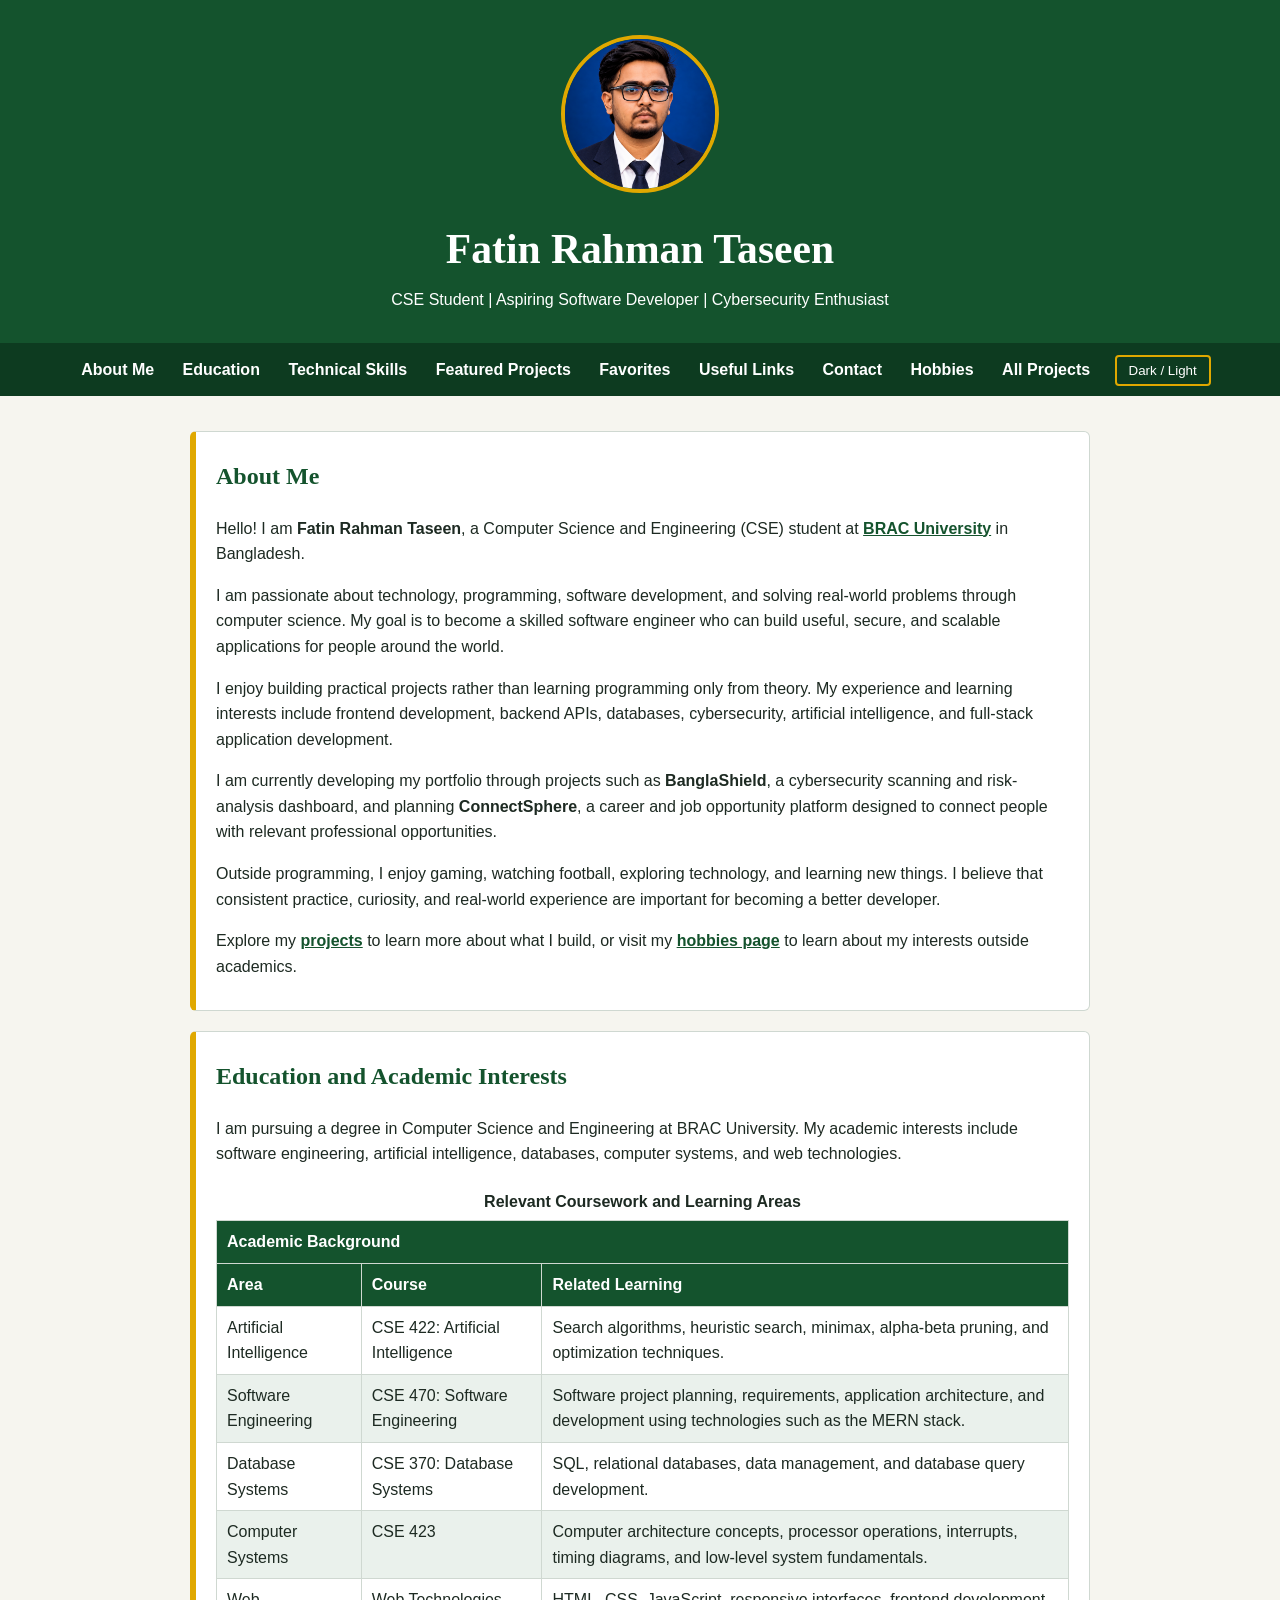
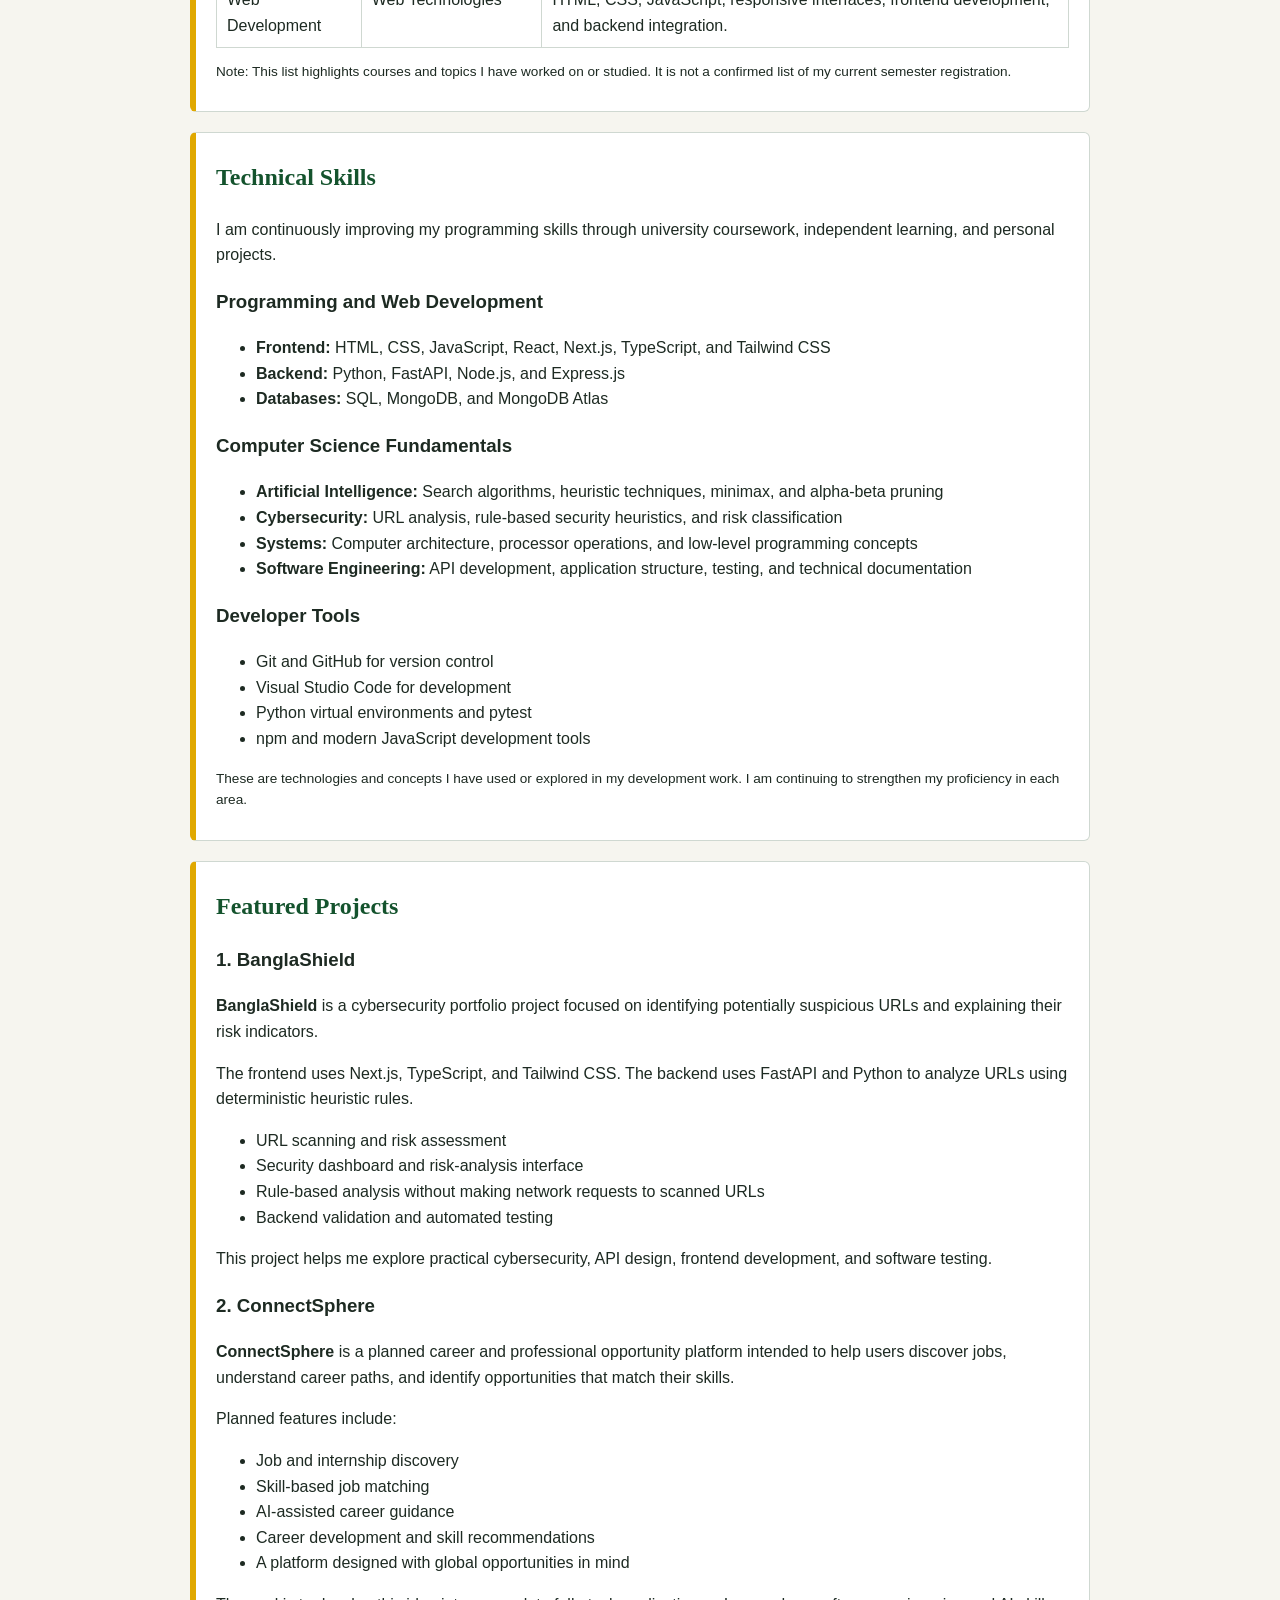
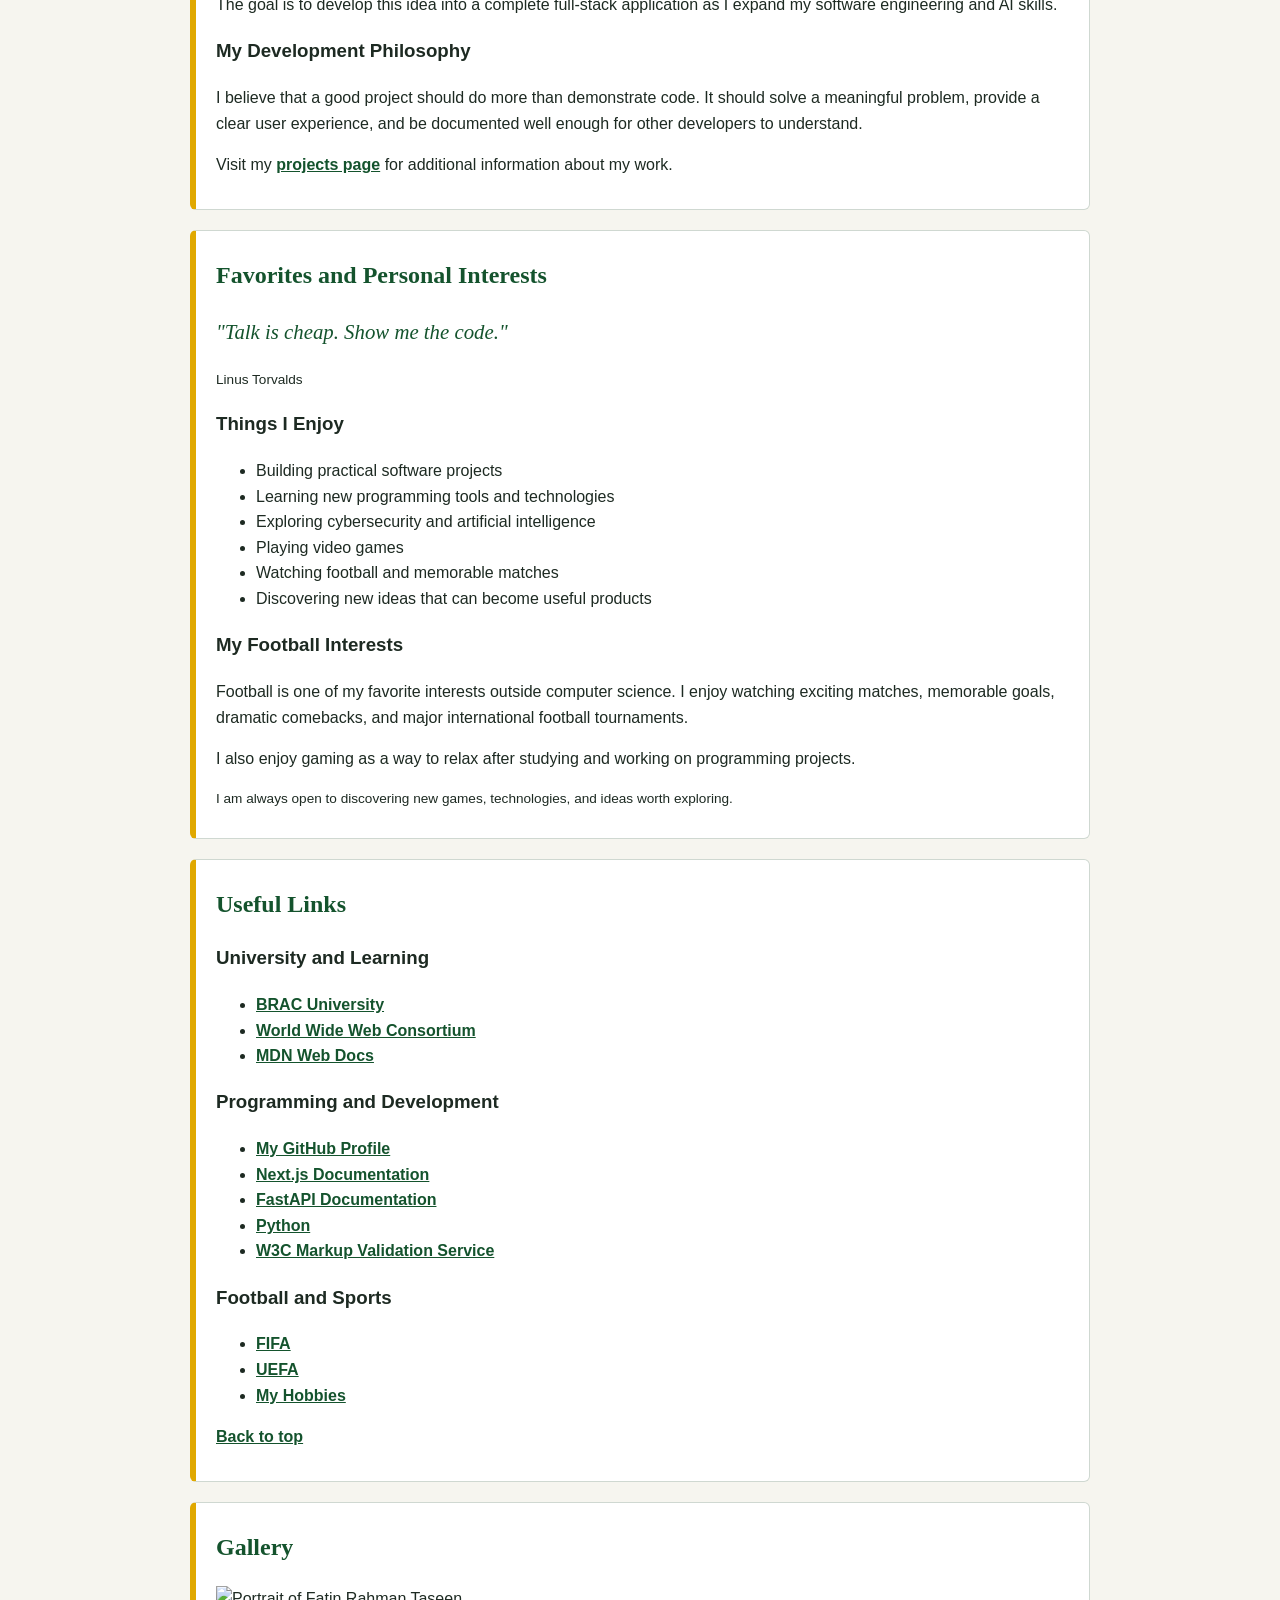
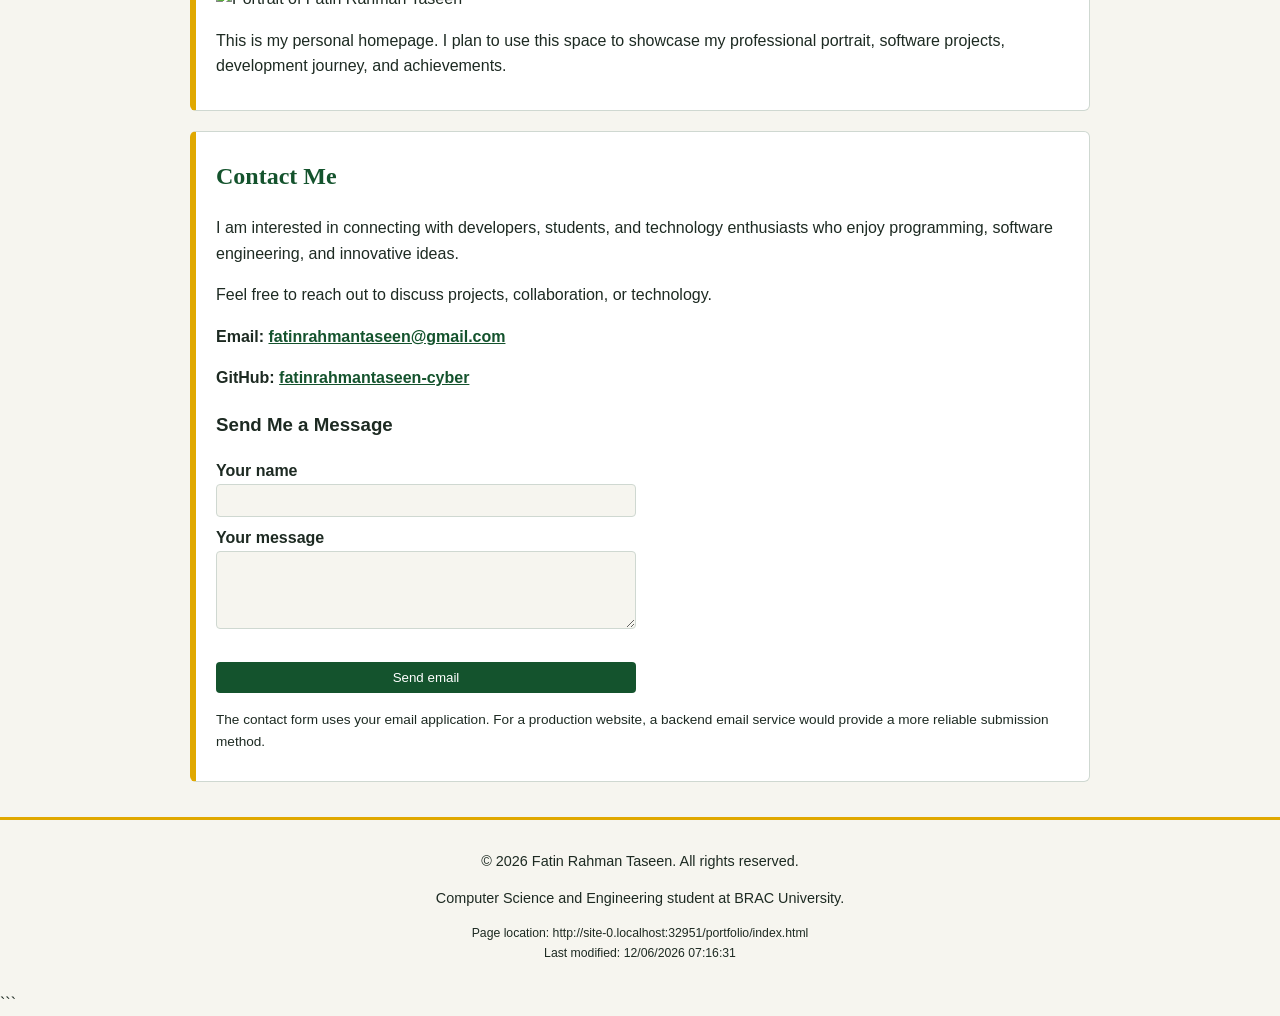
==== index.html @ 6936bdf3 "Configure GitHub Pages deployment workflow and root redirect" ====
<!DOCTYPE html>
<html lang="en">
<head>
  <meta charset="UTF-8" />
  <meta http-equiv="refresh" content="0; url=portfolio/index.html" />
  <title>Fatin Rahman Taseen - Portfolio</title>
  <script>
    window.location.replace("portfolio/index.html");
  </script>
</head>
<body>
  <p>Redirecting to <a href="portfolio/index.html">Portfolio</a>...</p>
</body>
</html>
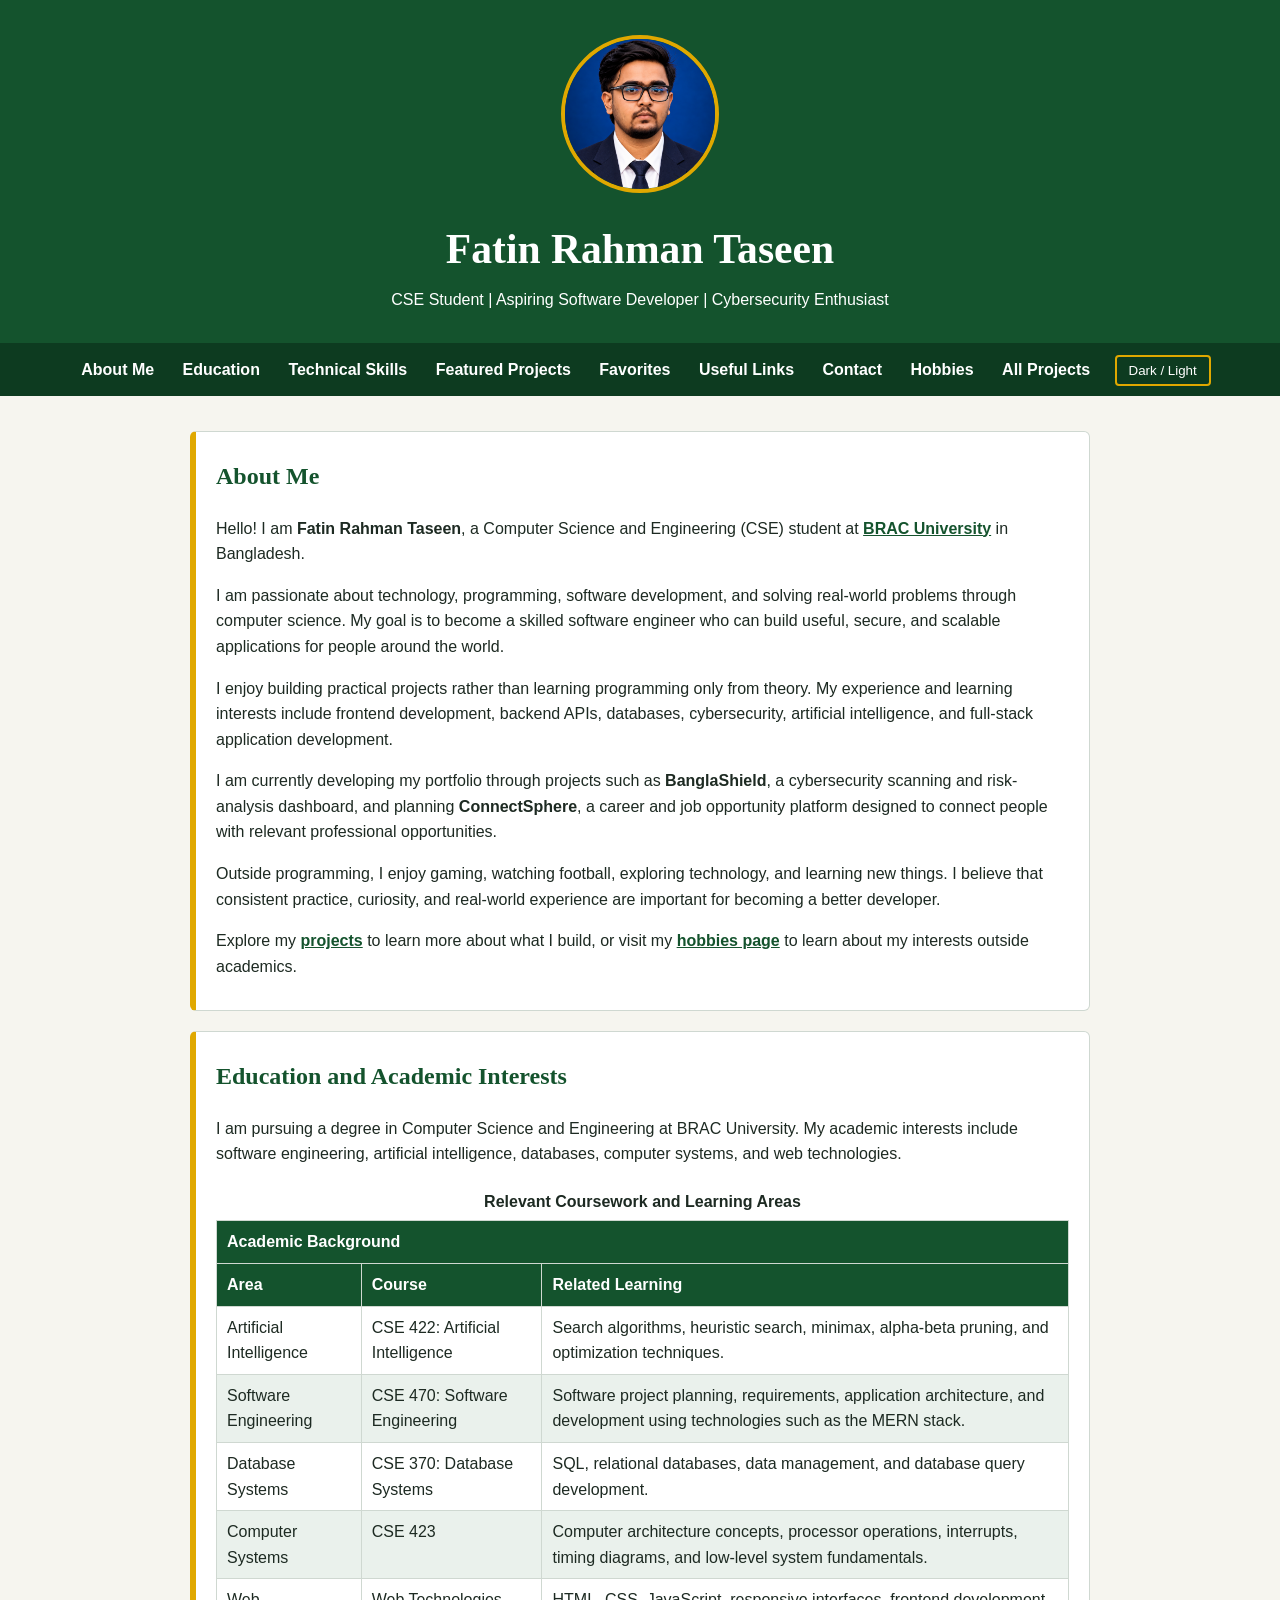
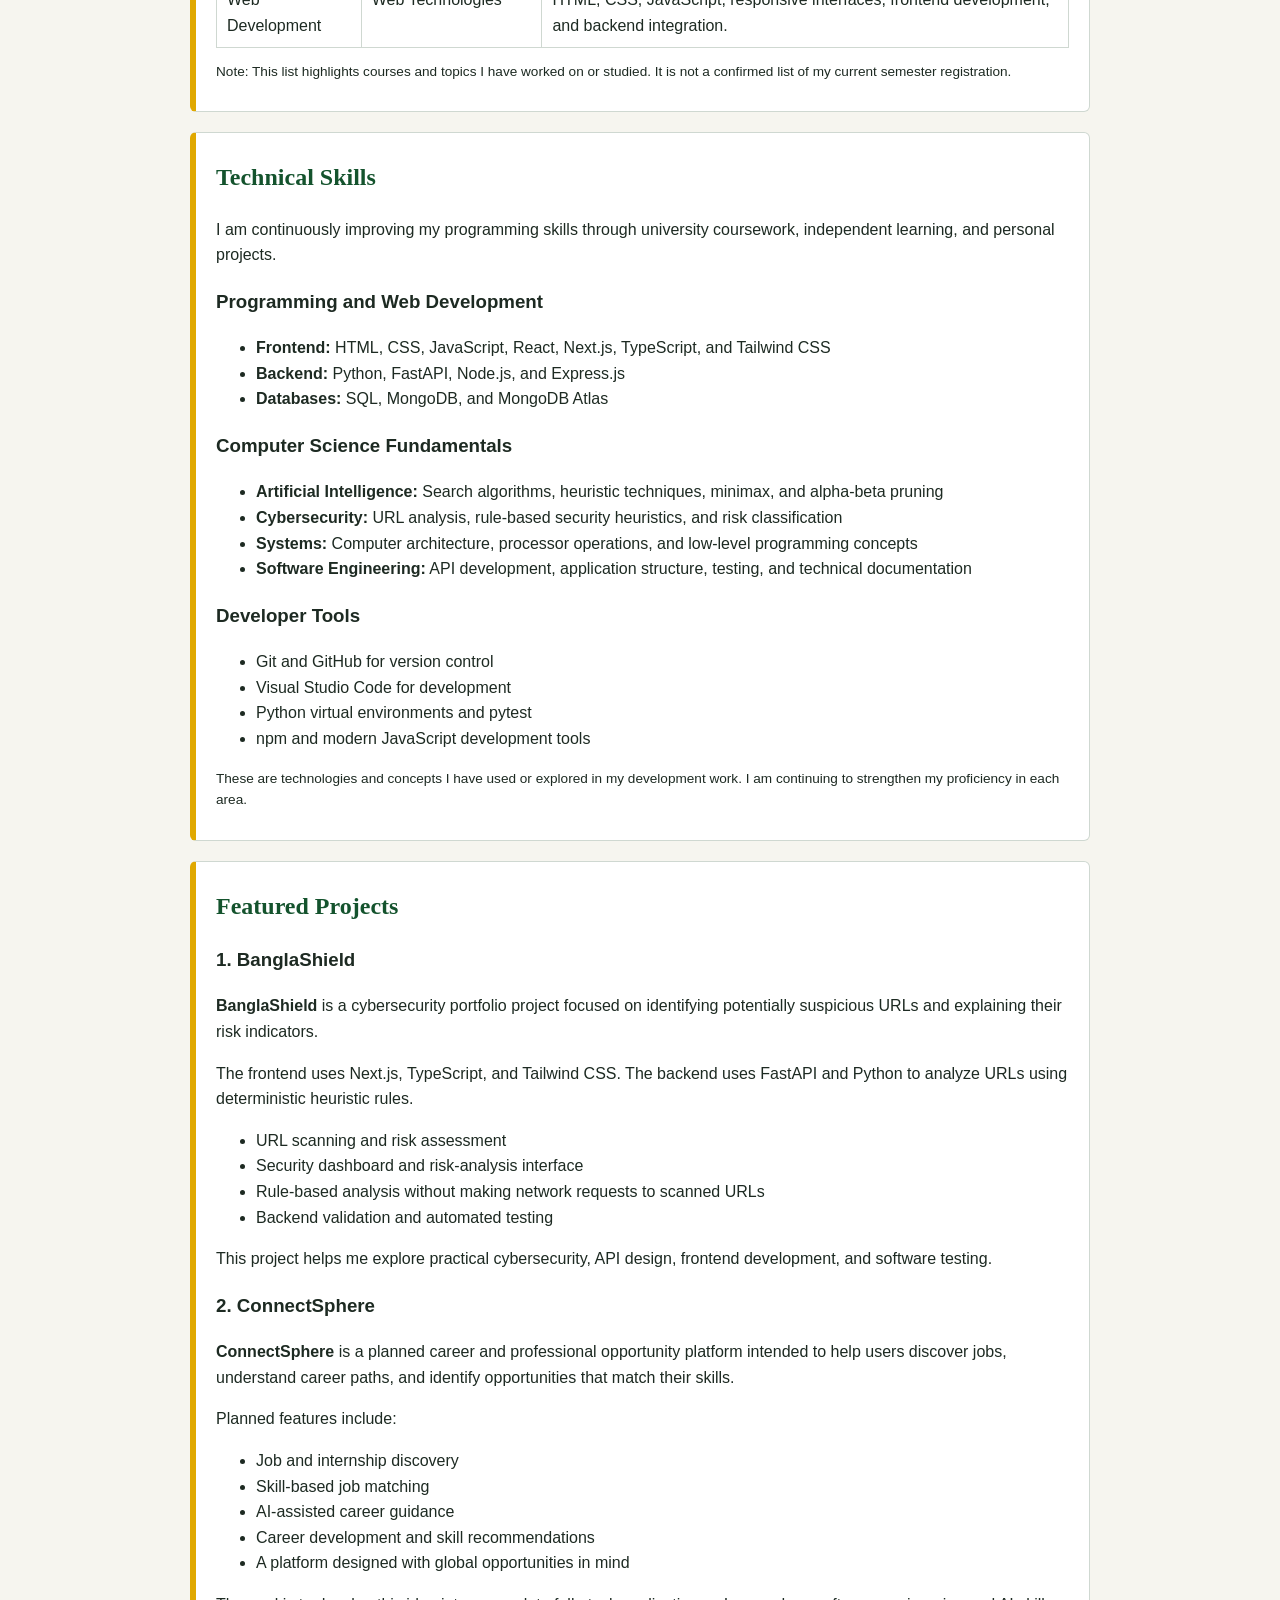
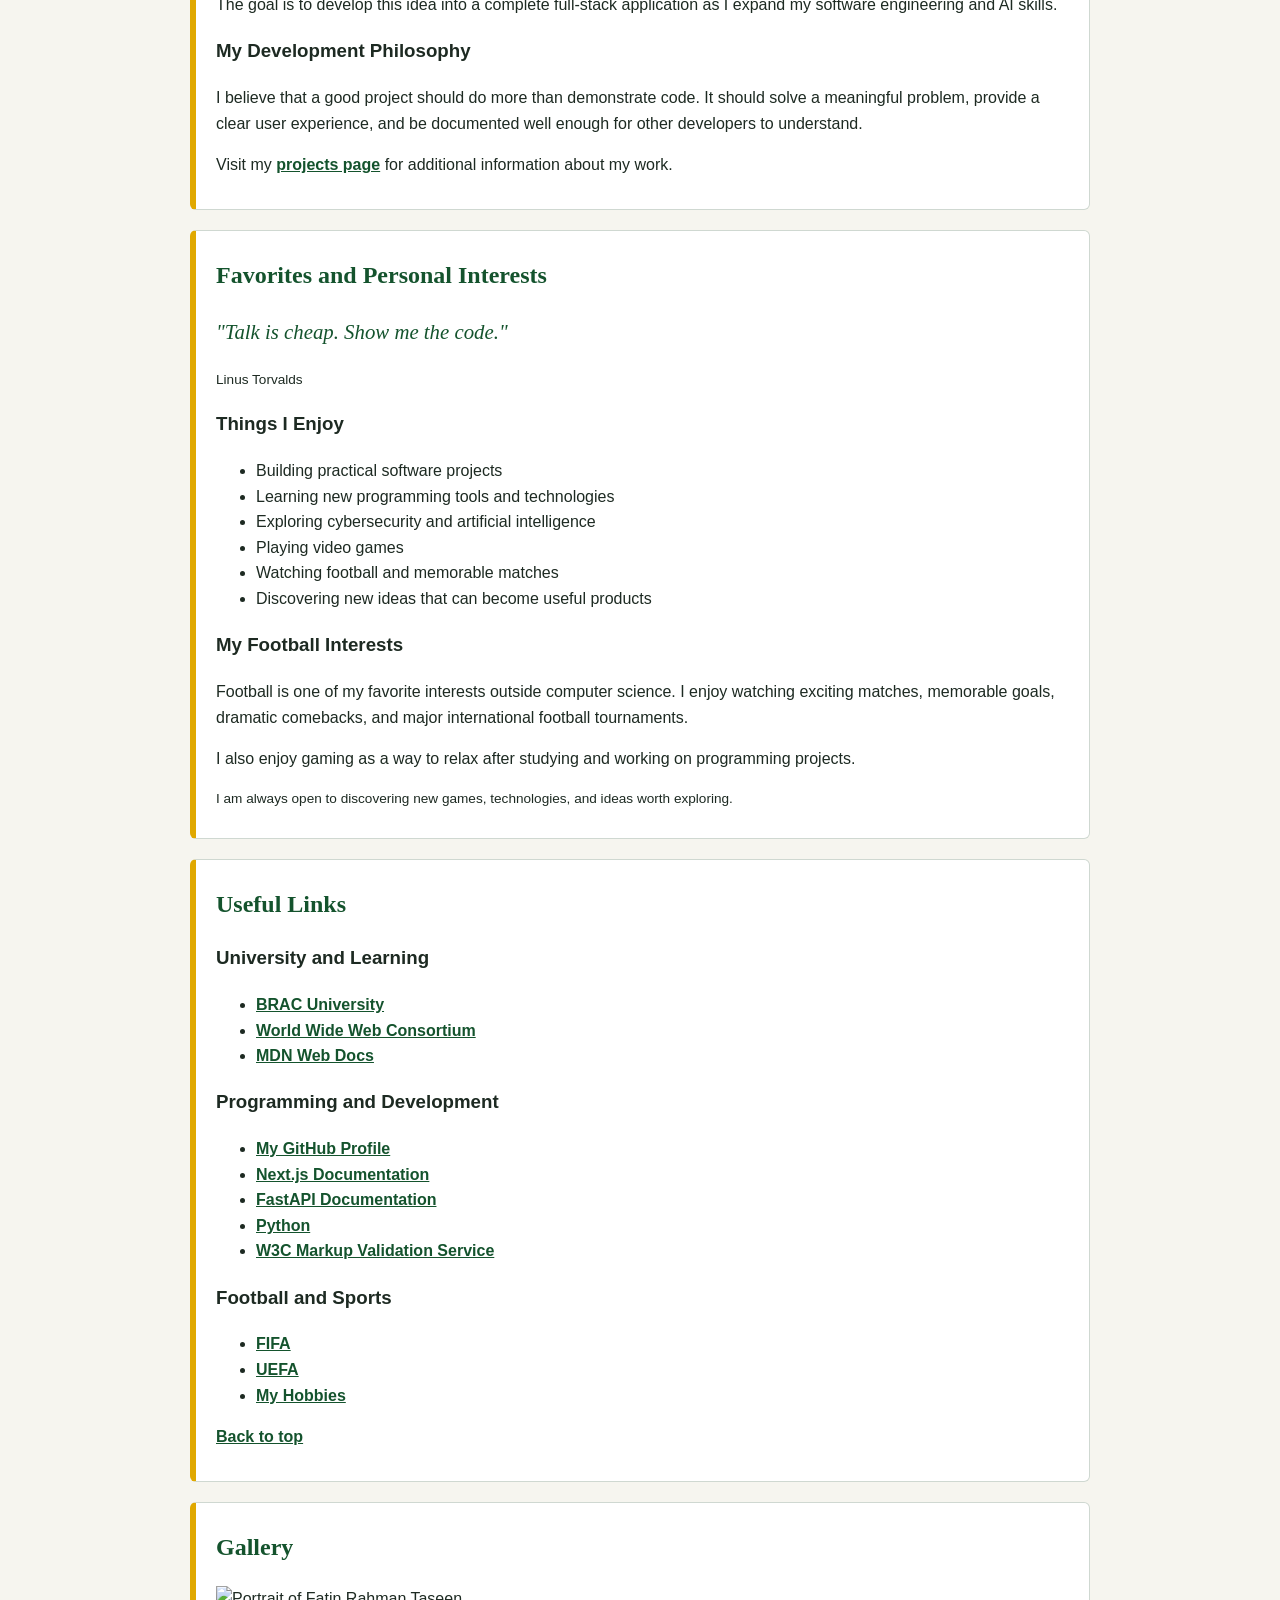
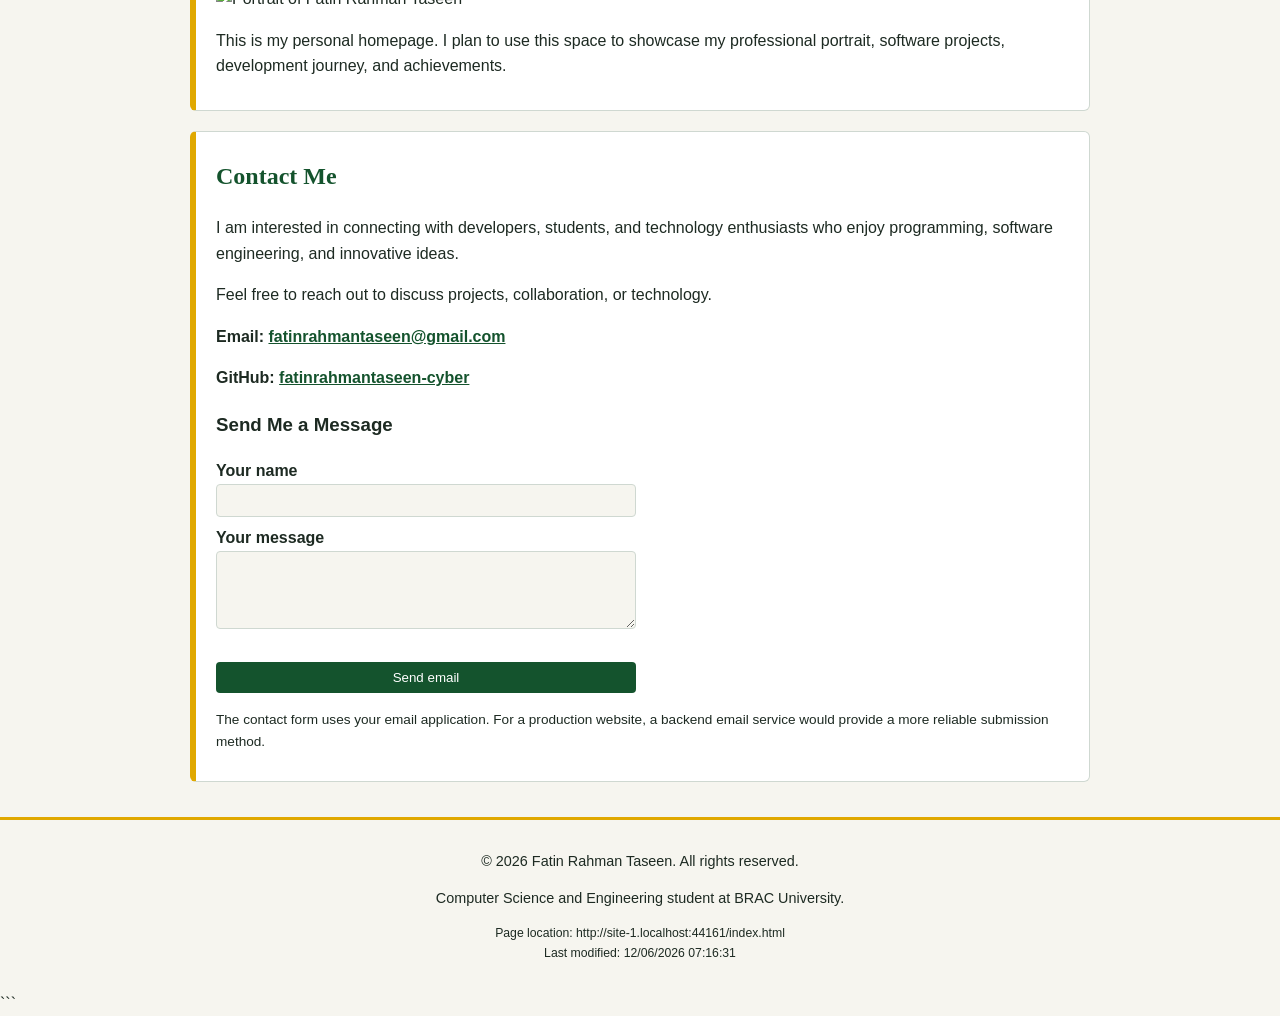
==== commit d36f1a64: "Deploy portfolio to gh-pages" ====
--- a/index.html
+++ b/index.html
@@ -1,14 +1,522 @@
-<!DOCTYPE html>
-<html lang="en">
+
+<?xml version="1.0" encoding="UTF-8"?>
+<!DOCTYPE html PUBLIC "-//W3C//DTD XHTML 1.0 Strict//EN"
+  "http://www.w3.org/TR/xhtml1/DTD/xhtml1-strict.dtd">
+<html xmlns="http://www.w3.org/1999/xhtml" xml:lang="en" lang="en">
+
 <head>
-  <meta charset="UTF-8" />
-  <meta http-equiv="refresh" content="0; url=portfolio/index.html" />
-  <title>Fatin Rahman Taseen - Portfolio</title>
-  <script>
-    window.location.replace("portfolio/index.html");
-  </script>
+  <meta http-equiv="Content-Type" content="text/html; charset=utf-8" />
+  <meta name="viewport" content="width=device-width, initial-scale=1.0" />
+  <meta name="description" content="Personal homepage of Fatin Rahman Taseen, a Computer Science and Engineering student at BRAC University, aspiring software developer, and cybersecurity enthusiast." />
+
+  <title>Fatin Rahman Taseen - Personal Homepage</title>
+
+  <link rel="stylesheet" type="text/css" href="css/style.css" />
+  <script type="text/javascript" src="js/main.js"></script>
 </head>
+
 <body>
-  <p>Redirecting to <a href="portfolio/index.html">Portfolio</a>...</p>
+
+  <!-- Header -->
+  <div class="site-header">
+    <p>
+      <img class="photo" src="images/fatin.png" width="150" height="150"
+           alt="Portrait of Fatin Rahman Taseen" />
+    </p>
+
+    <h1>Fatin Rahman Taseen</h1>
+
+    <p>
+      CSE Student | Aspiring Software Developer |
+      Cybersecurity Enthusiast
+    </p>
+  </div>
+
+  <!-- Navigation -->
+  <div class="nav">
+    <a href="#about">About Me</a>
+    <a href="#education">Education</a>
+    <a href="#skills">Technical Skills</a>
+    <a href="#projects">Featured Projects</a>
+    <a href="#favorites">Favorites</a>
+    <a href="#links">Useful Links</a>
+    <a href="#contact">Contact</a>
+    <a href="hobbies.html">Hobbies</a>
+    <a href="projects.html">All Projects</a>
+    <button type="button" id="themeToggle">Dark / Light</button>
+  </div>
+
+  <div class="main">
+
+    <!-- About Me -->
+    <div class="section" id="about">
+      <h2>About Me</h2>
+
+      <p>
+        Hello! I am <strong>Fatin Rahman Taseen</strong>, a
+        Computer Science and Engineering (CSE) student at
+        <a href="https://www.bracu.ac.bd">BRAC University</a>
+        in Bangladesh.
+      </p>
+
+      <p>
+        I am passionate about technology, programming, software
+        development, and solving real-world problems through
+        computer science. My goal is to become a skilled software
+        engineer who can build useful, secure, and scalable
+        applications for people around the world.
+      </p>
+
+      <p>
+        I enjoy building practical projects rather than learning
+        programming only from theory. My experience and learning
+        interests include frontend development, backend APIs,
+        databases, cybersecurity, artificial intelligence, and
+        full-stack application development.
+      </p>
+
+      <p>
+        I am currently developing my portfolio through projects
+        such as <strong>BanglaShield</strong>, a cybersecurity
+        scanning and risk-analysis dashboard, and planning
+        <strong>ConnectSphere</strong>, a career and job opportunity
+        platform designed to connect people with relevant
+        professional opportunities.
+      </p>
+
+      <p>
+        Outside programming, I enjoy gaming, watching football,
+        exploring technology, and learning new things. I believe
+        that consistent practice, curiosity, and real-world
+        experience are important for becoming a better developer.
+      </p>
+
+      <p>
+        Explore my <a href="projects.html">projects</a> to learn
+        more about what I build, or visit my
+        <a href="hobbies.html">hobbies page</a> to learn about
+        my interests outside academics.
+      </p>
+    </div>
+
+    <!-- Education -->
+    <div class="section" id="education">
+      <h2>Education and Academic Interests</h2>
+
+      <p>
+        I am pursuing a degree in Computer Science and Engineering
+        at BRAC University. My academic interests include software
+        engineering, artificial intelligence, databases,
+        computer systems, and web technologies.
+      </p>
+
+      <div class="table-wrap">
+        <table summary="Computer science courses and related academic learning areas">
+          <caption>Relevant Coursework and Learning Areas</caption>
+
+          <thead>
+            <tr>
+              <th colspan="3">Academic Background</th>
+            </tr>
+            <tr>
+              <th>Area</th>
+              <th>Course</th>
+              <th>Related Learning</th>
+            </tr>
+          </thead>
+
+          <tbody>
+            <tr>
+              <td>Artificial Intelligence</td>
+              <td>CSE 422: Artificial Intelligence</td>
+              <td>
+                Search algorithms, heuristic search, minimax,
+                alpha-beta pruning, and optimization techniques.
+              </td>
+            </tr>
+
+            <tr>
+              <td>Software Engineering</td>
+              <td>CSE 470: Software Engineering</td>
+              <td>
+                Software project planning, requirements,
+                application architecture, and development
+                using technologies such as the MERN stack.
+              </td>
+            </tr>
+
+            <tr>
+              <td>Database Systems</td>
+              <td>CSE 370: Database Systems</td>
+              <td>
+                SQL, relational databases, data management,
+                and database query development.
+              </td>
+            </tr>
+
+            <tr>
+              <td>Computer Systems</td>
+              <td>CSE 423</td>
+              <td>
+                Computer architecture concepts, processor
+                operations, interrupts, timing diagrams,
+                and low-level system fundamentals.
+              </td>
+            </tr>
+
+            <tr>
+              <td>Web Development</td>
+              <td>Web Technologies</td>
+              <td>
+                HTML, CSS, JavaScript, responsive interfaces,
+                frontend development, and backend integration.
+              </td>
+            </tr>
+          </tbody>
+        </table>
+      </div>
+
+      <p class="small">
+        Note: This list highlights courses and topics I have
+        worked on or studied. It is not a confirmed list of
+        my current semester registration.
+      </p>
+    </div>
+
+    <!-- Technical Skills -->
+    <div class="section" id="skills">
+      <h2>Technical Skills</h2>
+
+      <p>
+        I am continuously improving my programming skills through
+        university coursework, independent learning, and personal
+        projects.
+      </p>
+
+      <h3>Programming and Web Development</h3>
+      <ul>
+        <li><strong>Frontend:</strong> HTML, CSS, JavaScript,
+          React, Next.js, TypeScript, and Tailwind CSS</li>
+        <li><strong>Backend:</strong> Python, FastAPI,
+          Node.js, and Express.js</li>
+        <li><strong>Databases:</strong> SQL, MongoDB,
+          and MongoDB Atlas</li>
+      </ul>
+
+      <h3>Computer Science Fundamentals</h3>
+      <ul>
+        <li><strong>Artificial Intelligence:</strong>
+          Search algorithms, heuristic techniques,
+          minimax, and alpha-beta pruning</li>
+        <li><strong>Cybersecurity:</strong>
+          URL analysis, rule-based security heuristics,
+          and risk classification</li>
+        <li><strong>Systems:</strong>
+          Computer architecture, processor operations,
+          and low-level programming concepts</li>
+        <li><strong>Software Engineering:</strong>
+          API development, application structure,
+          testing, and technical documentation</li>
+      </ul>
+
+      <h3>Developer Tools</h3>
+      <ul>
+        <li>Git and GitHub for version control</li>
+        <li>Visual Studio Code for development</li>
+        <li>Python virtual environments and pytest</li>
+        <li>npm and modern JavaScript development tools</li>
+      </ul>
+
+      <p class="small">
+        These are technologies and concepts I have used or
+        explored in my development work. I am continuing to
+        strengthen my proficiency in each area.
+      </p>
+    </div>
+
+    <!-- Featured Projects -->
+    <div class="section" id="projects">
+      <h2>Featured Projects</h2>
+
+      <h3>1. BanglaShield</h3>
+
+      <p>
+        <strong>BanglaShield</strong> is a cybersecurity
+        portfolio project focused on identifying potentially
+        suspicious URLs and explaining their risk indicators.
+      </p>
+
+      <p>
+        The frontend uses Next.js, TypeScript, and Tailwind CSS.
+        The backend uses FastAPI and Python to analyze URLs
+        using deterministic heuristic rules.
+      </p>
+
+      <ul>
+        <li>URL scanning and risk assessment</li>
+        <li>Security dashboard and risk-analysis interface</li>
+        <li>Rule-based analysis without making network requests
+          to scanned URLs</li>
+        <li>Backend validation and automated testing</li>
+      </ul>
+
+      <p>
+        This project helps me explore practical cybersecurity,
+        API design, frontend development, and software testing.
+      </p>
+
+      <h3>2. ConnectSphere</h3>
+
+      <p>
+        <strong>ConnectSphere</strong> is a planned career and
+        professional opportunity platform intended to help
+        users discover jobs, understand career paths, and
+        identify opportunities that match their skills.
+      </p>
+
+      <p>Planned features include:</p>
+
+      <ul>
+        <li>Job and internship discovery</li>
+        <li>Skill-based job matching</li>
+        <li>AI-assisted career guidance</li>
+        <li>Career development and skill recommendations</li>
+        <li>A platform designed with global opportunities
+          in mind</li>
+      </ul>
+
+      <p>
+        The goal is to develop this idea into a complete
+        full-stack application as I expand my software
+        engineering and AI skills.
+      </p>
+
+      <h3>My Development Philosophy</h3>
+
+      <p>
+        I believe that a good project should do more than
+        demonstrate code. It should solve a meaningful problem,
+        provide a clear user experience, and be documented
+        well enough for other developers to understand.
+      </p>
+
+      <p>
+        Visit my <a href="projects.html">projects page</a>
+        for additional information about my work.
+      </p>
+    </div>
+
+    <!-- Favorites -->
+    <div class="section" id="favorites">
+      <h2>Favorites and Personal Interests</h2>
+
+      <p class="quote">
+        "Talk is cheap. Show me the code."
+      </p>
+
+      <p class="small">Linus Torvalds</p>
+
+      <h3>Things I Enjoy</h3>
+
+      <ul>
+        <li>Building practical software projects</li>
+        <li>Learning new programming tools and technologies</li>
+        <li>Exploring cybersecurity and artificial intelligence</li>
+        <li>Playing video games</li>
+        <li>Watching football and memorable matches</li>
+        <li>Discovering new ideas that can become useful products</li>
+      </ul>
+
+      <h3>My Football Interests</h3>
+
+      <p>
+        Football is one of my favorite interests outside
+        computer science. I enjoy watching exciting matches,
+        memorable goals, dramatic comebacks, and major
+        international football tournaments.
+      </p>
+
+      <p>
+        I also enjoy gaming as a way to relax after studying
+        and working on programming projects.
+      </p>
+
+      <p class="small">
+        I am always open to discovering new games, technologies,
+        and ideas worth exploring.
+      </p>
+    </div>
+
+    <!-- Useful Links -->
+    <div class="section" id="links">
+      <h2>Useful Links</h2>
+
+      <h3>University and Learning</h3>
+      <ul>
+        <li>
+          <a href="https://www.bracu.ac.bd" target="_blank">
+            BRAC University
+          </a>
+        </li>
+        <li>
+          <a href="https://www.w3.org/" target="_blank">
+            World Wide Web Consortium
+          </a>
+        </li>
+        <li>
+          <a href="https://developer.mozilla.org/" target="_blank">
+            MDN Web Docs
+          </a>
+        </li>
+      </ul>
+
+      <h3>Programming and Development</h3>
+      <ul>
+        <li>
+          <a href="https://github.com/fatinrahmantaseen-cyber" target="_blank">
+            My GitHub Profile
+          </a>
+        </li>
+        <li>
+          <a href="https://nextjs.org/docs" target="_blank">
+            Next.js Documentation
+          </a>
+        </li>
+        <li>
+          <a href="https://fastapi.tiangolo.com/" target="_blank">
+            FastAPI Documentation
+          </a>
+        </li>
+        <li>
+          <a href="https://www.python.org/" target="_blank" >
+            Python
+          </a>
+        </li>
+        <li>
+          <a href="https://validator.w3.org/" target="_blank">
+            W3C Markup Validation Service
+          </a>
+        </li>
+      </ul>
+
+      <h3>Football and Sports</h3>
+      <ul>
+        <li>
+          <a href="https://www.fifa.com/" target="_blank" >
+            FIFA
+          </a>
+        </li>
+        <li>
+          <a href="https://www.uefa.com/" target="_blank">
+            UEFA
+          </a>
+        </li>
+        <li>
+          <a href="hobbies.html" target="_blank">
+            My Hobbies
+          </a>
+        </li>
+      </ul>
+
+      <p><a href="#about">Back to top</a></p>
+    </div>
+
+    <!-- Gallery -->
+    <div class="section" id="gallery">
+      <h2>Gallery</h2>
+
+      <p>
+        <img src="https://i.ibb.co.com/SwCgCdF0/C60-A96-CC-0236-4271-9192-F1-B3-A39-A280-D.png "
+             alt="Portrait of Fatin Rahman Taseen"
+             width="230"
+             height="250" />
+      </p>
+
+      <p>
+        This is my personal homepage. I plan to use this space
+        to showcase my professional portrait, software projects,
+        development journey, and achievements.
+      </p>
+
+    </div>
+
+    <!-- Contact -->
+    <div class="section" id="contact">
+      <h2>Contact Me</h2>
+
+      <p>
+        I am interested in connecting with developers,
+        students, and technology enthusiasts who enjoy
+        programming, software engineering, and innovative ideas.
+      </p>
+
+      <p>
+        Feel free to reach out to discuss projects,
+        collaboration, or technology.
+      </p>
+
+      <p>
+        <strong>Email:</strong>
+        <a href="mailto:fatinrahmantaseen@gmail.com">
+          fatinrahmantaseen@gmail.com
+        </a>
+      </p>
+
+      <p>
+        <strong>GitHub:</strong>
+        <a href="https://github.com/fatinrahmantaseen-cyber" target="_blank">
+          fatinrahmantaseen-cyber
+        </a>
+      </p>
+
+      <h3>Send Me a Message</h3>
+
+      <form action="mailto:fatinrahmantaseen@gmail.com"
+            method="post"
+            enctype="text/plain">
+
+        <p>
+          <label for="name">Your name</label>
+          <input type="text" id="name" name="name" />
+
+          <label for="msg">Your message</label>
+          <textarea id="msg"
+                    name="message"
+                    rows="4"
+                    cols="30"></textarea>
+        </p>
+
+        <p>
+          <input type="submit" class="btn" value="Send email" />
+        </p>
+      </form>
+
+      <p class="small">
+        The contact form uses your email application.
+        For a production website, a backend email service
+        would provide a more reliable submission method.
+      </p>
+    </div>
+
+  </div>
+
+  <!-- Footer -->
+  <div class="footer">
+    <p>
+      &copy; 2026 Fatin Rahman Taseen.
+      All rights reserved.
+    </p>
+
+    <p>
+      Computer Science and Engineering student at
+      BRAC University.
+    </p>
+
+    <p class="small" id="pageInfo">
+      Loading page information...
+    </p>
+  </div>
+
 </body>
 </html>
+```
--- a/css/style.css
+++ b/css/style.css
@@ -0,0 +1,140 @@
+/* ===== Colors (change these to restyle the whole site) ===== */
+:root {
+  --bg: #f6f5ef;
+  --text: #1d2a22;
+  --card: #ffffff;
+  --green: #14532d;
+  --gold: #e0a800;
+  --line: #cfd8d1;
+  --stripe: #eaf1ec;
+  --hover: #fff3c4;
+}
+body.dark {
+  --bg: #101a14;
+  --text: #e8efe9;
+  --card: #1a2820;
+  --green: #7bd39a;
+  --gold: #f2c744;
+  --line: #34493c;
+  --stripe: #213329;
+  --hover: #3a3a1c;
+}
+
+/* ===== Basics ===== */
+body {
+  margin: 0;
+  font-family: "Segoe UI", Arial, sans-serif;
+  line-height: 1.6;
+  background: var(--bg);
+  color: var(--text);
+}
+h1, h2 { font-family: Georgia, serif; color: var(--green); }
+a { color: var(--green); font-weight: bold; }
+a:hover { color: var(--gold); }
+img { max-width: 100%; }
+
+/* ===== Header ===== */
+.site-header {
+  background: var(--green);
+  color: #ffffff;
+  text-align: center;
+  padding: 30px 15px 15px;
+  animation: fadeIn 1s ease;
+}
+.site-header h1 { color: #ffffff; font-size: 2.6em; margin: 10px 0 0; }
+.site-header p { margin: 5px 0 15px; }
+.photo {
+  width: 150px; height: 150px;
+  border-radius: 50%;
+  border: 4px solid var(--gold);
+  object-fit: cover;
+}
+
+/* ===== Navigation ===== */
+.nav {
+  background: #0d3b20;
+  text-align: center;
+  padding: 8px;
+  position: sticky;
+  top: 0;
+  z-index: 100;
+}
+html { scroll-padding-top: 70px; }
+.nav a {
+  color: #ffffff;
+  text-decoration: none;
+  display: inline-block;
+  padding: 6px 12px;
+  border-radius: 4px;
+}
+.nav a:hover { background: var(--gold); color: #000000; }
+#themeToggle {
+  margin-left: 8px;
+  padding: 6px 12px;
+  border: 2px solid var(--gold);
+  background: transparent;
+  color: #ffffff;
+  border-radius: 4px;
+  cursor: pointer;
+}
+#themeToggle:hover { background: var(--gold); color: #000000; }
+
+/* ===== Sections ===== */
+.main { max-width: 900px; margin: 0 auto; padding: 15px; }
+.section {
+  background: var(--card);
+  border: 1px solid var(--line);
+  border-left: 6px solid var(--gold);
+  border-radius: 6px;
+  padding: 5px 20px 15px;
+  margin: 20px 0;
+}
+.quote {
+  font-family: Georgia, serif;
+  font-size: 1.3em;
+  font-style: italic;
+  color: var(--green);
+}
+.red { color: #b3261e; }
+.small { font-size: 0.85em; }
+
+/* ===== Table ===== */
+.table-wrap { overflow-x: auto; }  /* makes the table scroll on small screens */
+table { border-collapse: collapse; width: 100%; }
+th, td { border: 1px solid var(--line); padding: 8px 10px; text-align: left; vertical-align: top; }
+th { background: var(--green); color: #ffffff; }
+tbody tr:nth-child(even) { background: var(--stripe); }
+tbody tr:hover { background: var(--hover); }
+caption { font-weight: bold; padding: 6px; }
+
+/* ===== Form ===== */
+label { display: block; margin-top: 8px; font-weight: bold; }
+input, textarea {
+  width: 100%; max-width: 420px; box-sizing: border-box;
+  padding: 8px; border: 1px solid var(--line); border-radius: 4px;
+  background: var(--bg); color: var(--text);
+}
+.btn {
+  margin-top: 10px; padding: 8px 18px;
+  background: var(--green); color: #ffffff;
+  border: none; border-radius: 4px; cursor: pointer;
+}
+.btn:hover { background: var(--gold); color: #000000; }
+
+/* ===== Footer ===== */
+.footer {
+  text-align: center;
+  padding: 15px;
+  border-top: 3px solid var(--gold);
+  font-size: 0.9em;
+}
+
+/* ===== Animation ===== */
+@keyframes fadeIn { from { opacity: 0; } to { opacity: 1; } }
+@media (prefers-reduced-motion: reduce) { .site-header { animation: none; } }
+
+/* ===== Small screens ===== */
+@media (max-width: 600px) {
+  .site-header h1 { font-size: 1.8em; }
+  .nav a { display: block; }
+}
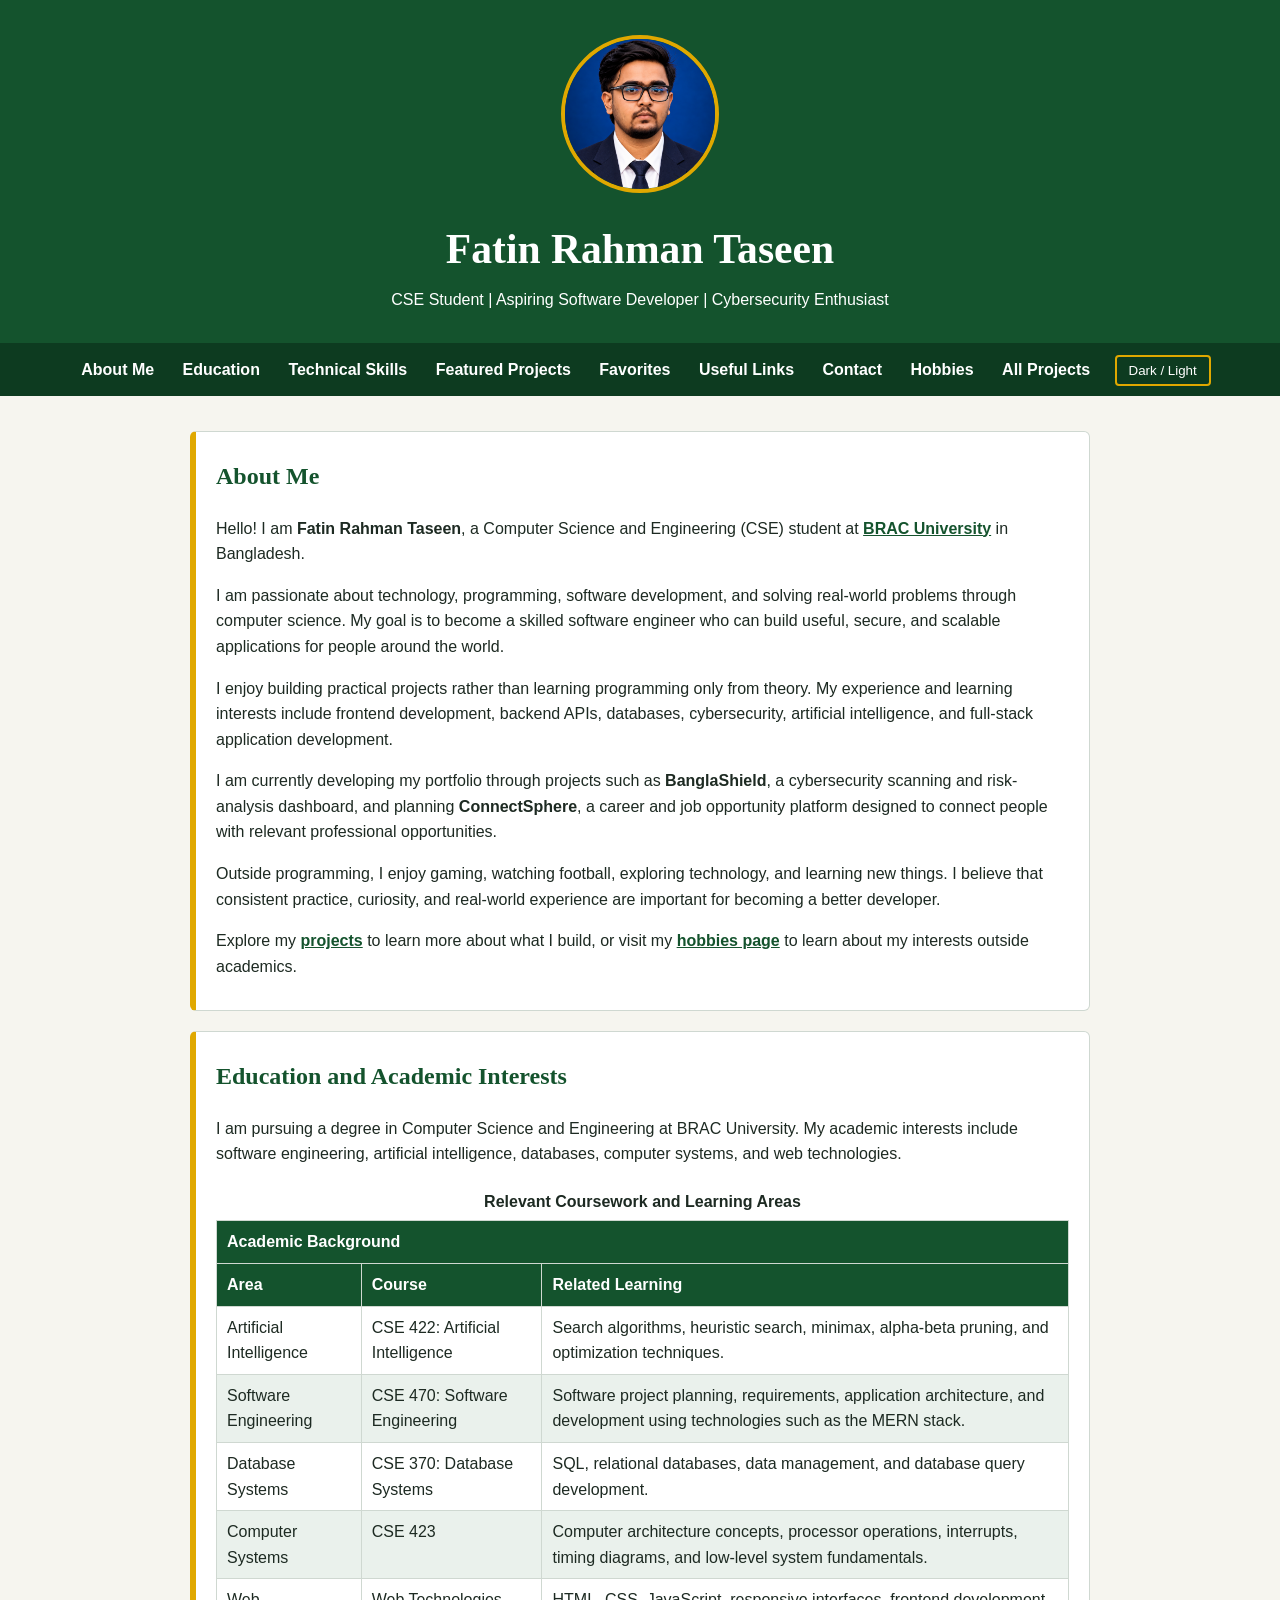
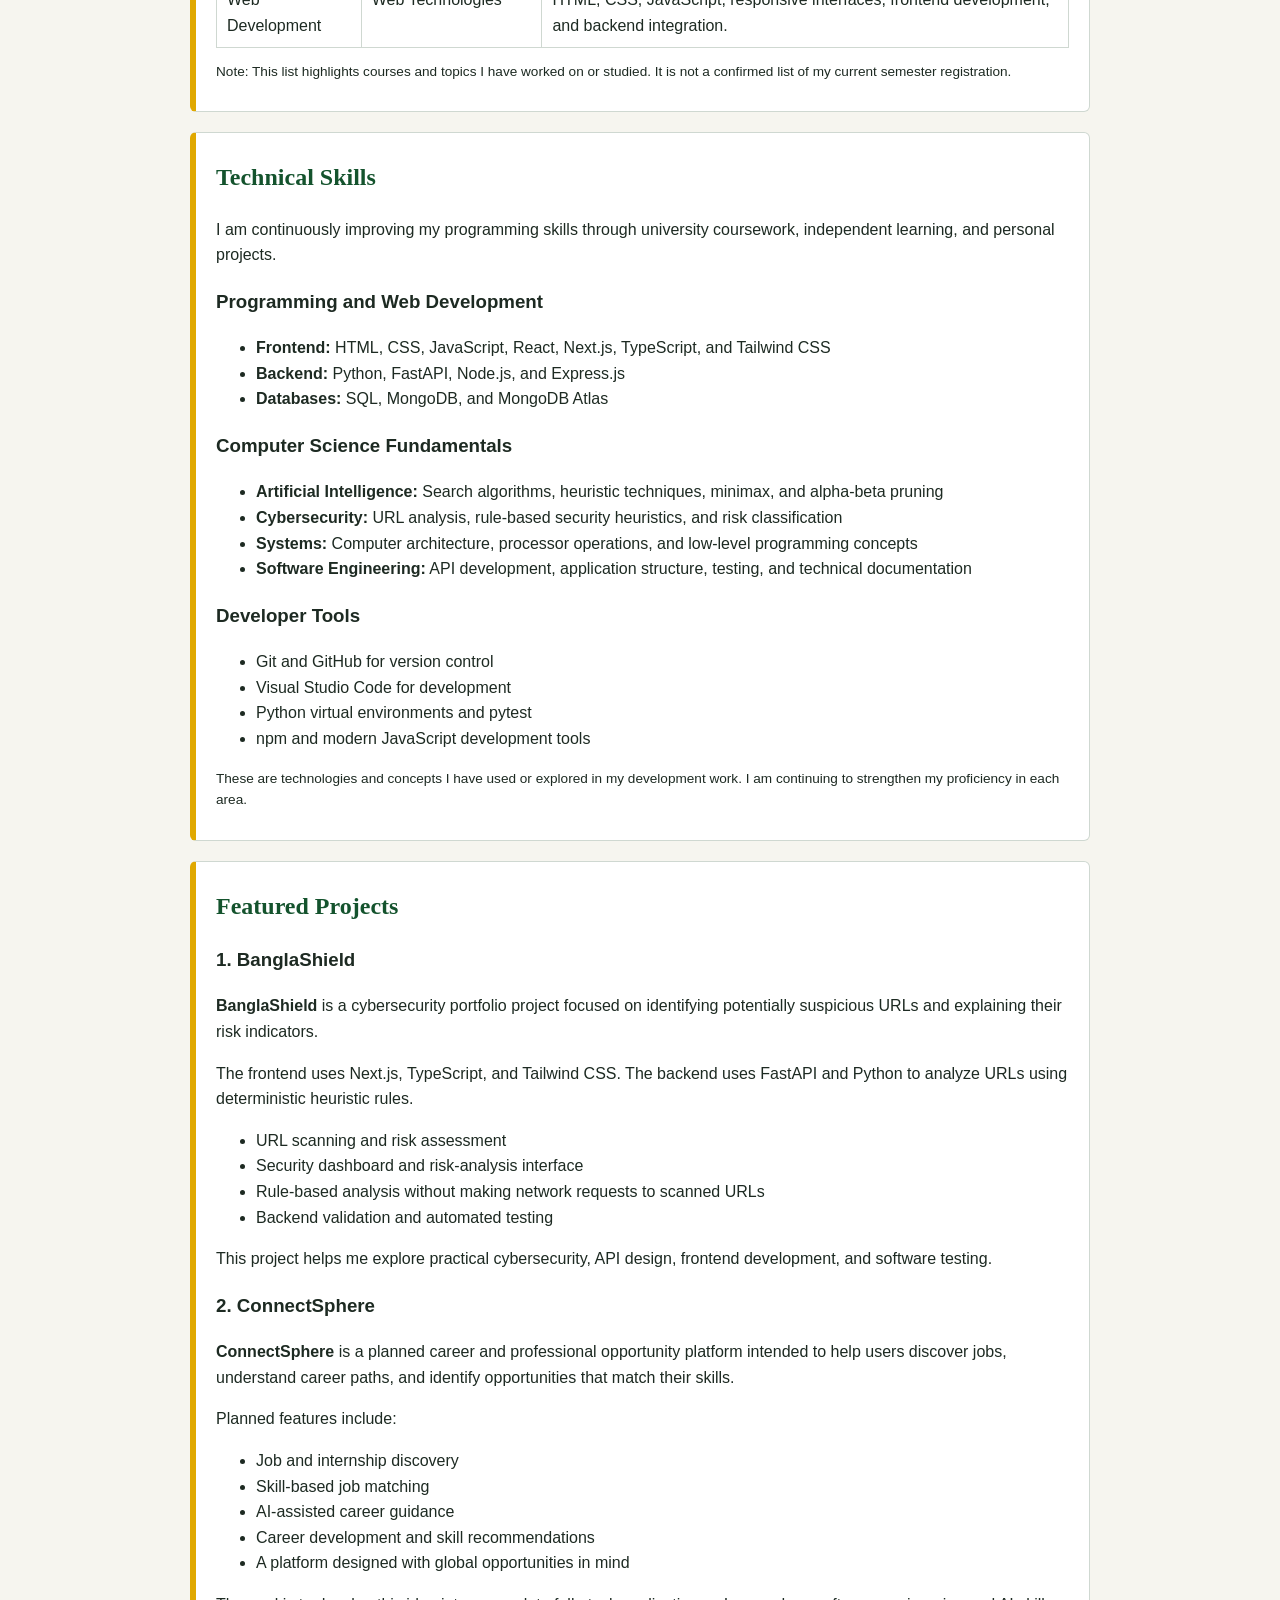
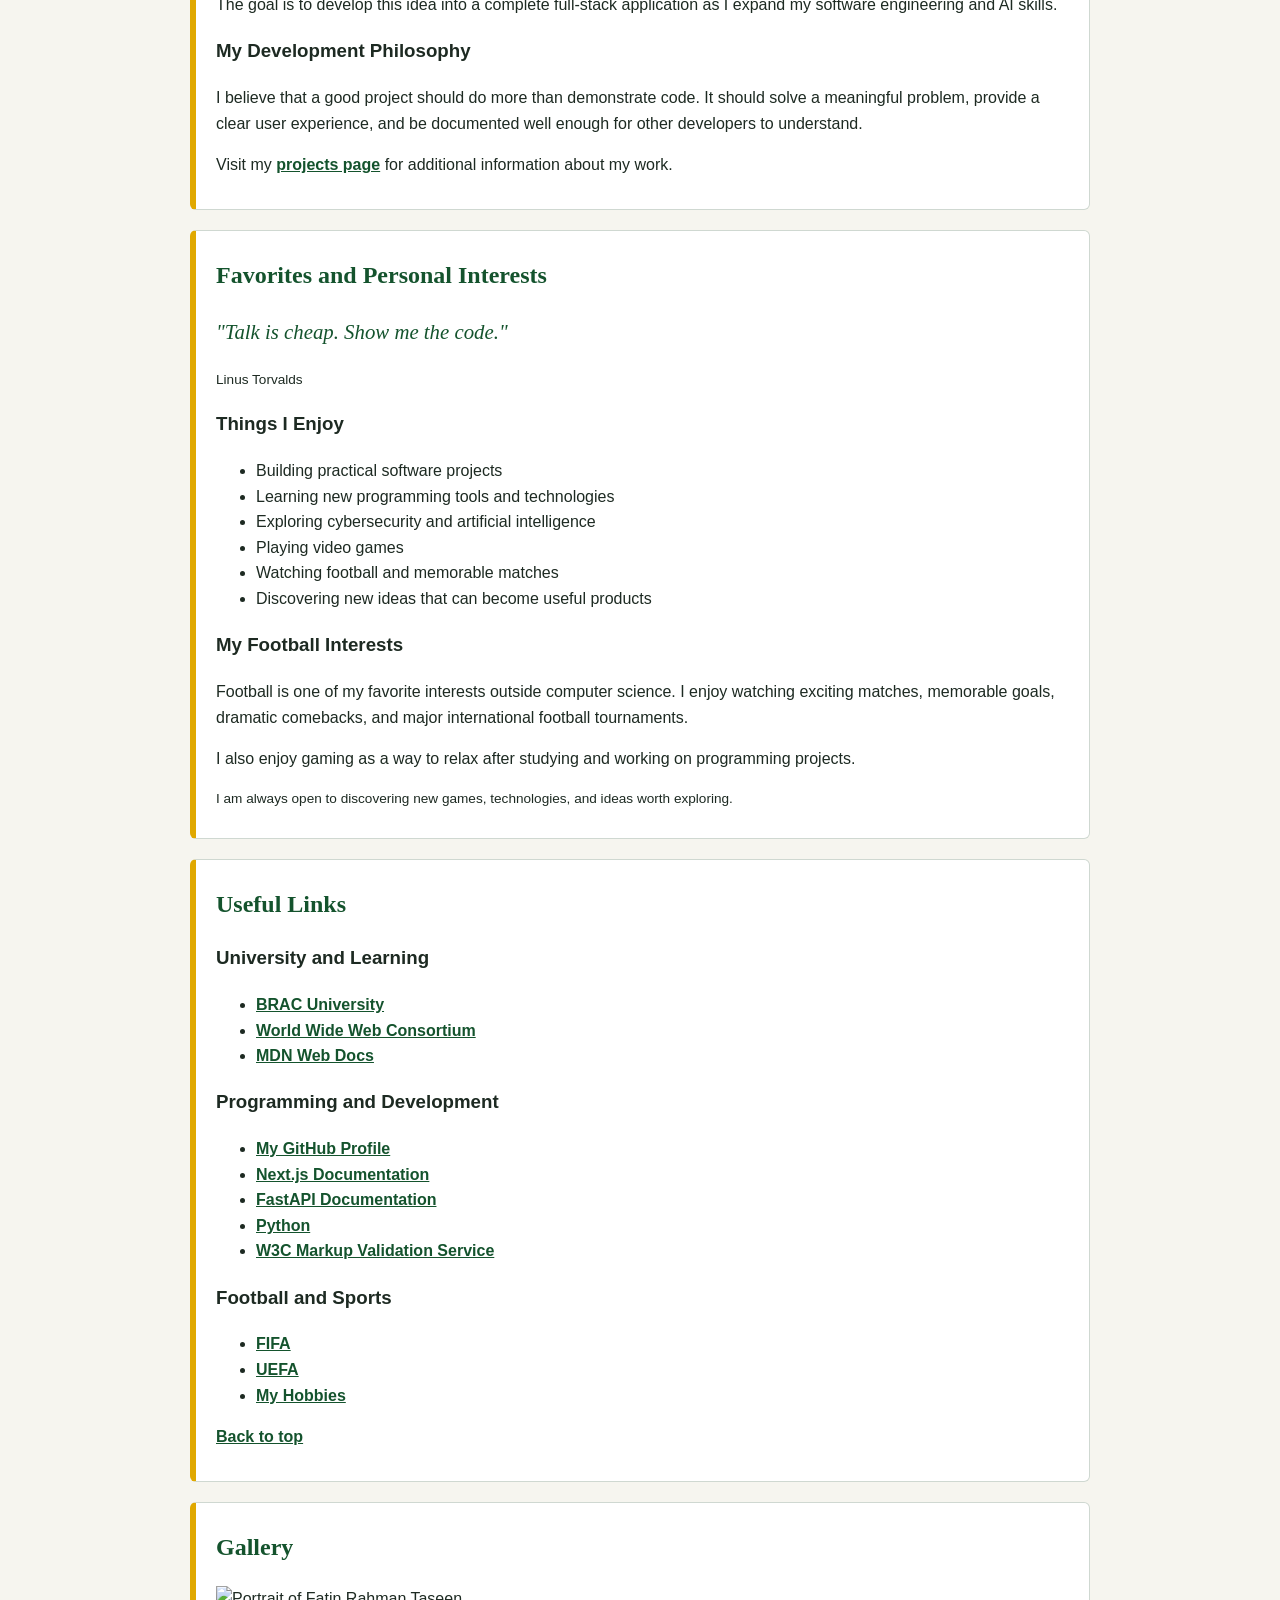
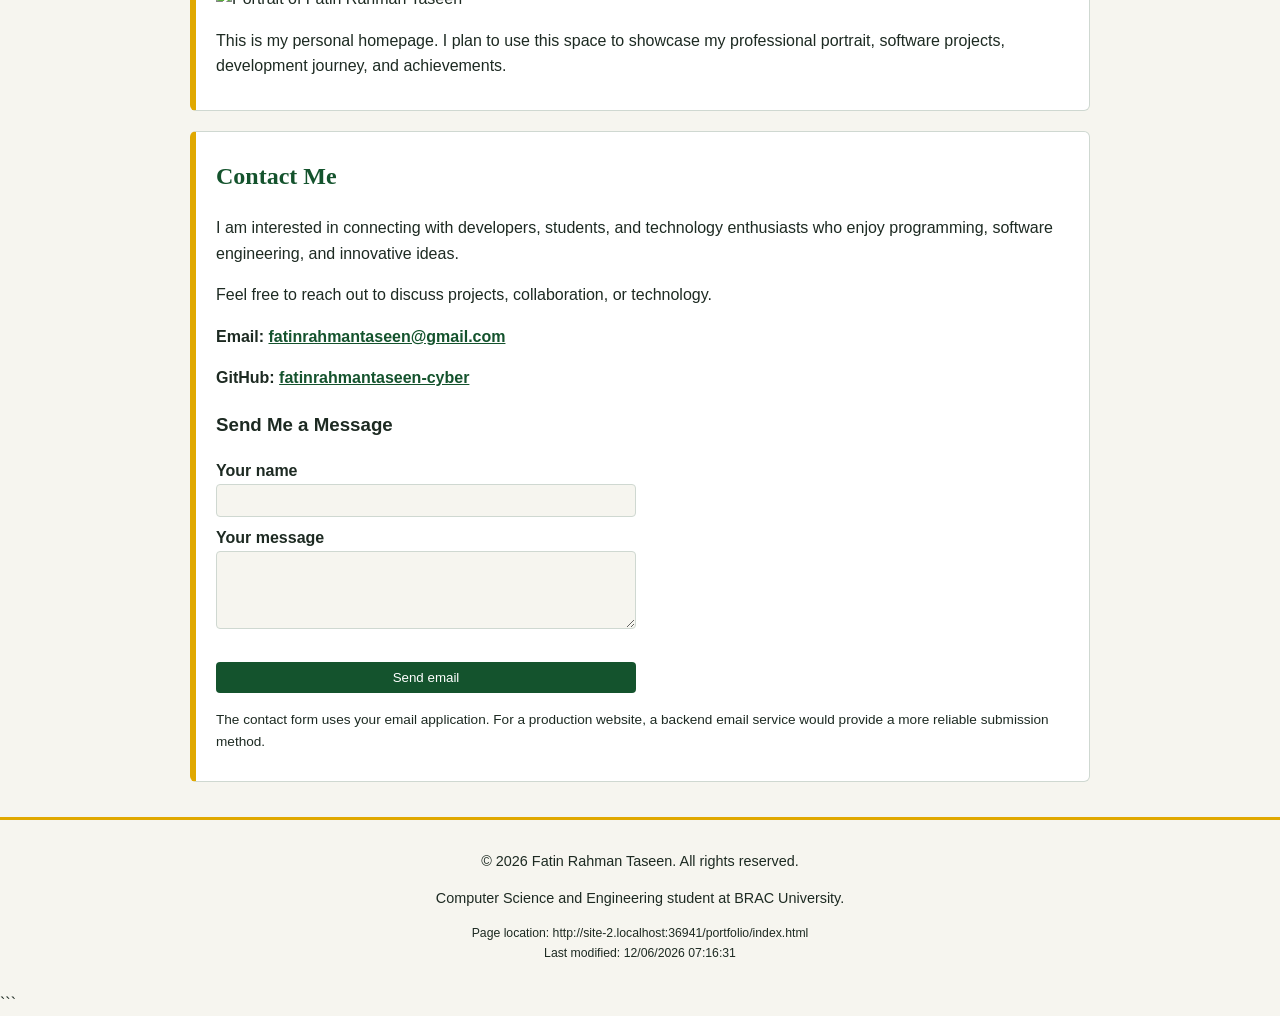
==== commit 9b3cece8: "Enable Pages automatically in configure-pages step" ====
--- a/index.html
+++ b/index.html
@@ -1,522 +1,15 @@
-
-<?xml version="1.0" encoding="UTF-8"?>
-<!DOCTYPE html PUBLIC "-//W3C//DTD XHTML 1.0 Strict//EN"
-  "http://www.w3.org/TR/xhtml1/DTD/xhtml1-strict.dtd">
-<html xmlns="http://www.w3.org/1999/xhtml" xml:lang="en" lang="en">
-
+<!DOCTYPE html>
+<html lang="en">
 <head>
-  <meta http-equiv="Content-Type" content="text/html; charset=utf-8" />
-  <meta name="viewport" content="width=device-width, initial-scale=1.0" />
-  <meta name="description" content="Personal homepage of Fatin Rahman Taseen, a Computer Science and Engineering student at BRAC University, aspiring software developer, and cybersecurity enthusiast." />
-
-  <title>Fatin Rahman Taseen - Personal Homepage</title>
-
-  <link rel="stylesheet" type="text/css" href="css/style.css" />
-  <script type="text/javascript" src="js/main.js"></script>
+  <meta charset="UTF-8" />
+  <meta http-equiv="refresh" content="0; url=portfolio/index.html" />
+  <title>Fatin Rahman Taseen - Portfolio</title>
+  <script>
+    window.location.replace("portfolio/index.html");
+  </script>
 </head>
-
 <body>
-
-  <!-- Header -->
-  <div class="site-header">
-    <p>
-      <img class="photo" src="images/fatin.png" width="150" height="150"
-           alt="Portrait of Fatin Rahman Taseen" />
-    </p>
-
-    <h1>Fatin Rahman Taseen</h1>
-
-    <p>
-      CSE Student | Aspiring Software Developer |
-      Cybersecurity Enthusiast
-    </p>
-  </div>
-
-  <!-- Navigation -->
-  <div class="nav">
-    <a href="#about">About Me</a>
-    <a href="#education">Education</a>
-    <a href="#skills">Technical Skills</a>
-    <a href="#projects">Featured Projects</a>
-    <a href="#favorites">Favorites</a>
-    <a href="#links">Useful Links</a>
-    <a href="#contact">Contact</a>
-    <a href="hobbies.html">Hobbies</a>
-    <a href="projects.html">All Projects</a>
-    <button type="button" id="themeToggle">Dark / Light</button>
-  </div>
-
-  <div class="main">
-
-    <!-- About Me -->
-    <div class="section" id="about">
-      <h2>About Me</h2>
-
-      <p>
-        Hello! I am <strong>Fatin Rahman Taseen</strong>, a
-        Computer Science and Engineering (CSE) student at
-        <a href="https://www.bracu.ac.bd">BRAC University</a>
-        in Bangladesh.
-      </p>
-
-      <p>
-        I am passionate about technology, programming, software
-        development, and solving real-world problems through
-        computer science. My goal is to become a skilled software
-        engineer who can build useful, secure, and scalable
-        applications for people around the world.
-      </p>
-
-      <p>
-        I enjoy building practical projects rather than learning
-        programming only from theory. My experience and learning
-        interests include frontend development, backend APIs,
-        databases, cybersecurity, artificial intelligence, and
-        full-stack application development.
-      </p>
-
-      <p>
-        I am currently developing my portfolio through projects
-        such as <strong>BanglaShield</strong>, a cybersecurity
-        scanning and risk-analysis dashboard, and planning
-        <strong>ConnectSphere</strong>, a career and job opportunity
-        platform designed to connect people with relevant
-        professional opportunities.
-      </p>
-
-      <p>
-        Outside programming, I enjoy gaming, watching football,
-        exploring technology, and learning new things. I believe
-        that consistent practice, curiosity, and real-world
-        experience are important for becoming a better developer.
-      </p>
-
-      <p>
-        Explore my <a href="projects.html">projects</a> to learn
-        more about what I build, or visit my
-        <a href="hobbies.html">hobbies page</a> to learn about
-        my interests outside academics.
-      </p>
-    </div>
-
-    <!-- Education -->
-    <div class="section" id="education">
-      <h2>Education and Academic Interests</h2>
-
-      <p>
-        I am pursuing a degree in Computer Science and Engineering
-        at BRAC University. My academic interests include software
-        engineering, artificial intelligence, databases,
-        computer systems, and web technologies.
-      </p>
-
-      <div class="table-wrap">
-        <table summary="Computer science courses and related academic learning areas">
-          <caption>Relevant Coursework and Learning Areas</caption>
-
-          <thead>
-            <tr>
-              <th colspan="3">Academic Background</th>
-            </tr>
-            <tr>
-              <th>Area</th>
-              <th>Course</th>
-              <th>Related Learning</th>
-            </tr>
-          </thead>
-
-          <tbody>
-            <tr>
-              <td>Artificial Intelligence</td>
-              <td>CSE 422: Artificial Intelligence</td>
-              <td>
-                Search algorithms, heuristic search, minimax,
-                alpha-beta pruning, and optimization techniques.
-              </td>
-            </tr>
-
-            <tr>
-              <td>Software Engineering</td>
-              <td>CSE 470: Software Engineering</td>
-              <td>
-                Software project planning, requirements,
-                application architecture, and development
-                using technologies such as the MERN stack.
-              </td>
-            </tr>
-
-            <tr>
-              <td>Database Systems</td>
-              <td>CSE 370: Database Systems</td>
-              <td>
-                SQL, relational databases, data management,
-                and database query development.
-              </td>
-            </tr>
-
-            <tr>
-              <td>Computer Systems</td>
-              <td>CSE 423</td>
-              <td>
-                Computer architecture concepts, processor
-                operations, interrupts, timing diagrams,
-                and low-level system fundamentals.
-              </td>
-            </tr>
-
-            <tr>
-              <td>Web Development</td>
-              <td>Web Technologies</td>
-              <td>
-                HTML, CSS, JavaScript, responsive interfaces,
-                frontend development, and backend integration.
-              </td>
-            </tr>
-          </tbody>
-        </table>
-      </div>
-
-      <p class="small">
-        Note: This list highlights courses and topics I have
-        worked on or studied. It is not a confirmed list of
-        my current semester registration.
-      </p>
-    </div>
-
-    <!-- Technical Skills -->
-    <div class="section" id="skills">
-      <h2>Technical Skills</h2>
-
-      <p>
-        I am continuously improving my programming skills through
-        university coursework, independent learning, and personal
-        projects.
-      </p>
-
-      <h3>Programming and Web Development</h3>
-      <ul>
-        <li><strong>Frontend:</strong> HTML, CSS, JavaScript,
-          React, Next.js, TypeScript, and Tailwind CSS</li>
-        <li><strong>Backend:</strong> Python, FastAPI,
-          Node.js, and Express.js</li>
-        <li><strong>Databases:</strong> SQL, MongoDB,
-          and MongoDB Atlas</li>
-      </ul>
-
-      <h3>Computer Science Fundamentals</h3>
-      <ul>
-        <li><strong>Artificial Intelligence:</strong>
-          Search algorithms, heuristic techniques,
-          minimax, and alpha-beta pruning</li>
-        <li><strong>Cybersecurity:</strong>
-          URL analysis, rule-based security heuristics,
-          and risk classification</li>
-        <li><strong>Systems:</strong>
-          Computer architecture, processor operations,
-          and low-level programming concepts</li>
-        <li><strong>Software Engineering:</strong>
-          API development, application structure,
-          testing, and technical documentation</li>
-      </ul>
-
-      <h3>Developer Tools</h3>
-      <ul>
-        <li>Git and GitHub for version control</li>
-        <li>Visual Studio Code for development</li>
-        <li>Python virtual environments and pytest</li>
-        <li>npm and modern JavaScript development tools</li>
-      </ul>
-
-      <p class="small">
-        These are technologies and concepts I have used or
-        explored in my development work. I am continuing to
-        strengthen my proficiency in each area.
-      </p>
-    </div>
-
-    <!-- Featured Projects -->
-    <div class="section" id="projects">
-      <h2>Featured Projects</h2>
-
-      <h3>1. BanglaShield</h3>
-
-      <p>
-        <strong>BanglaShield</strong> is a cybersecurity
-        portfolio project focused on identifying potentially
-        suspicious URLs and explaining their risk indicators.
-      </p>
-
-      <p>
-        The frontend uses Next.js, TypeScript, and Tailwind CSS.
-        The backend uses FastAPI and Python to analyze URLs
-        using deterministic heuristic rules.
-      </p>
-
-      <ul>
-        <li>URL scanning and risk assessment</li>
-        <li>Security dashboard and risk-analysis interface</li>
-        <li>Rule-based analysis without making network requests
-          to scanned URLs</li>
-        <li>Backend validation and automated testing</li>
-      </ul>
-
-      <p>
-        This project helps me explore practical cybersecurity,
-        API design, frontend development, and software testing.
-      </p>
-
-      <h3>2. ConnectSphere</h3>
-
-      <p>
-        <strong>ConnectSphere</strong> is a planned career and
-        professional opportunity platform intended to help
-        users discover jobs, understand career paths, and
-        identify opportunities that match their skills.
-      </p>
-
-      <p>Planned features include:</p>
-
-      <ul>
-        <li>Job and internship discovery</li>
-        <li>Skill-based job matching</li>
-        <li>AI-assisted career guidance</li>
-        <li>Career development and skill recommendations</li>
-        <li>A platform designed with global opportunities
-          in mind</li>
-      </ul>
-
-      <p>
-        The goal is to develop this idea into a complete
-        full-stack application as I expand my software
-        engineering and AI skills.
-      </p>
-
-      <h3>My Development Philosophy</h3>
-
-      <p>
-        I believe that a good project should do more than
-        demonstrate code. It should solve a meaningful problem,
-        provide a clear user experience, and be documented
-        well enough for other developers to understand.
-      </p>
-
-      <p>
-        Visit my <a href="projects.html">projects page</a>
-        for additional information about my work.
-      </p>
-    </div>
-
-    <!-- Favorites -->
-    <div class="section" id="favorites">
-      <h2>Favorites and Personal Interests</h2>
-
-      <p class="quote">
-        "Talk is cheap. Show me the code."
-      </p>
-
-      <p class="small">Linus Torvalds</p>
-
-      <h3>Things I Enjoy</h3>
-
-      <ul>
-        <li>Building practical software projects</li>
-        <li>Learning new programming tools and technologies</li>
-        <li>Exploring cybersecurity and artificial intelligence</li>
-        <li>Playing video games</li>
-        <li>Watching football and memorable matches</li>
-        <li>Discovering new ideas that can become useful products</li>
-      </ul>
-
-      <h3>My Football Interests</h3>
-
-      <p>
-        Football is one of my favorite interests outside
-        computer science. I enjoy watching exciting matches,
-        memorable goals, dramatic comebacks, and major
-        international football tournaments.
-      </p>
-
-      <p>
-        I also enjoy gaming as a way to relax after studying
-        and working on programming projects.
-      </p>
-
-      <p class="small">
-        I am always open to discovering new games, technologies,
-        and ideas worth exploring.
-      </p>
-    </div>
-
-    <!-- Useful Links -->
-    <div class="section" id="links">
-      <h2>Useful Links</h2>
-
-      <h3>University and Learning</h3>
-      <ul>
-        <li>
-          <a href="https://www.bracu.ac.bd" target="_blank">
-            BRAC University
-          </a>
-        </li>
-        <li>
-          <a href="https://www.w3.org/" target="_blank">
-            World Wide Web Consortium
-          </a>
-        </li>
-        <li>
-          <a href="https://developer.mozilla.org/" target="_blank">
-            MDN Web Docs
-          </a>
-        </li>
-      </ul>
-
-      <h3>Programming and Development</h3>
-      <ul>
-        <li>
-          <a href="https://github.com/fatinrahmantaseen-cyber" target="_blank">
-            My GitHub Profile
-          </a>
-        </li>
-        <li>
-          <a href="https://nextjs.org/docs" target="_blank">
-            Next.js Documentation
-          </a>
-        </li>
-        <li>
-          <a href="https://fastapi.tiangolo.com/" target="_blank">
-            FastAPI Documentation
-          </a>
-        </li>
-        <li>
-          <a href="https://www.python.org/" target="_blank" >
-            Python
-          </a>
-        </li>
-        <li>
-          <a href="https://validator.w3.org/" target="_blank">
-            W3C Markup Validation Service
-          </a>
-        </li>
-      </ul>
-
-      <h3>Football and Sports</h3>
-      <ul>
-        <li>
-          <a href="https://www.fifa.com/" target="_blank" >
-            FIFA
-          </a>
-        </li>
-        <li>
-          <a href="https://www.uefa.com/" target="_blank">
-            UEFA
-          </a>
-        </li>
-        <li>
-          <a href="hobbies.html" target="_blank">
-            My Hobbies
-          </a>
-        </li>
-      </ul>
-
-      <p><a href="#about">Back to top</a></p>
-    </div>
-
-    <!-- Gallery -->
-    <div class="section" id="gallery">
-      <h2>Gallery</h2>
-
-      <p>
-        <img src="https://i.ibb.co.com/SwCgCdF0/C60-A96-CC-0236-4271-9192-F1-B3-A39-A280-D.png "
-             alt="Portrait of Fatin Rahman Taseen"
-             width="230"
-             height="250" />
-      </p>
-
-      <p>
-        This is my personal homepage. I plan to use this space
-        to showcase my professional portrait, software projects,
-        development journey, and achievements.
-      </p>
-
-    </div>
-
-    <!-- Contact -->
-    <div class="section" id="contact">
-      <h2>Contact Me</h2>
-
-      <p>
-        I am interested in connecting with developers,
-        students, and technology enthusiasts who enjoy
-        programming, software engineering, and innovative ideas.
-      </p>
-
-      <p>
-        Feel free to reach out to discuss projects,
-        collaboration, or technology.
-      </p>
-
-      <p>
-        <strong>Email:</strong>
-        <a href="mailto:fatinrahmantaseen@gmail.com">
-          fatinrahmantaseen@gmail.com
-        </a>
-      </p>
-
-      <p>
-        <strong>GitHub:</strong>
-        <a href="https://github.com/fatinrahmantaseen-cyber" target="_blank">
-          fatinrahmantaseen-cyber
-        </a>
-      </p>
-
-      <h3>Send Me a Message</h3>
-
-      <form action="mailto:fatinrahmantaseen@gmail.com"
-            method="post"
-            enctype="text/plain">
-
-        <p>
-          <label for="name">Your name</label>
-          <input type="text" id="name" name="name" />
-
-          <label for="msg">Your message</label>
-          <textarea id="msg"
-                    name="message"
-                    rows="4"
-                    cols="30"></textarea>
-        </p>
-
-        <p>
-          <input type="submit" class="btn" value="Send email" />
-        </p>
-      </form>
-
-      <p class="small">
-        The contact form uses your email application.
-        For a production website, a backend email service
-        would provide a more reliable submission method.
-      </p>
-    </div>
-
-  </div>
-
-  <!-- Footer -->
-  <div class="footer">
-    <p>
-      &copy; 2026 Fatin Rahman Taseen.
-      All rights reserved.
-    </p>
-
-    <p>
-      Computer Science and Engineering student at
-      BRAC University.
-    </p>
-
-    <p class="small" id="pageInfo">
-      Loading page information...
-    </p>
-  </div>
-
+  <p>Redirecting to <a href="portfolio/index.html">Portfolio</a>...</p>
 </body>
 </html>
-```+
